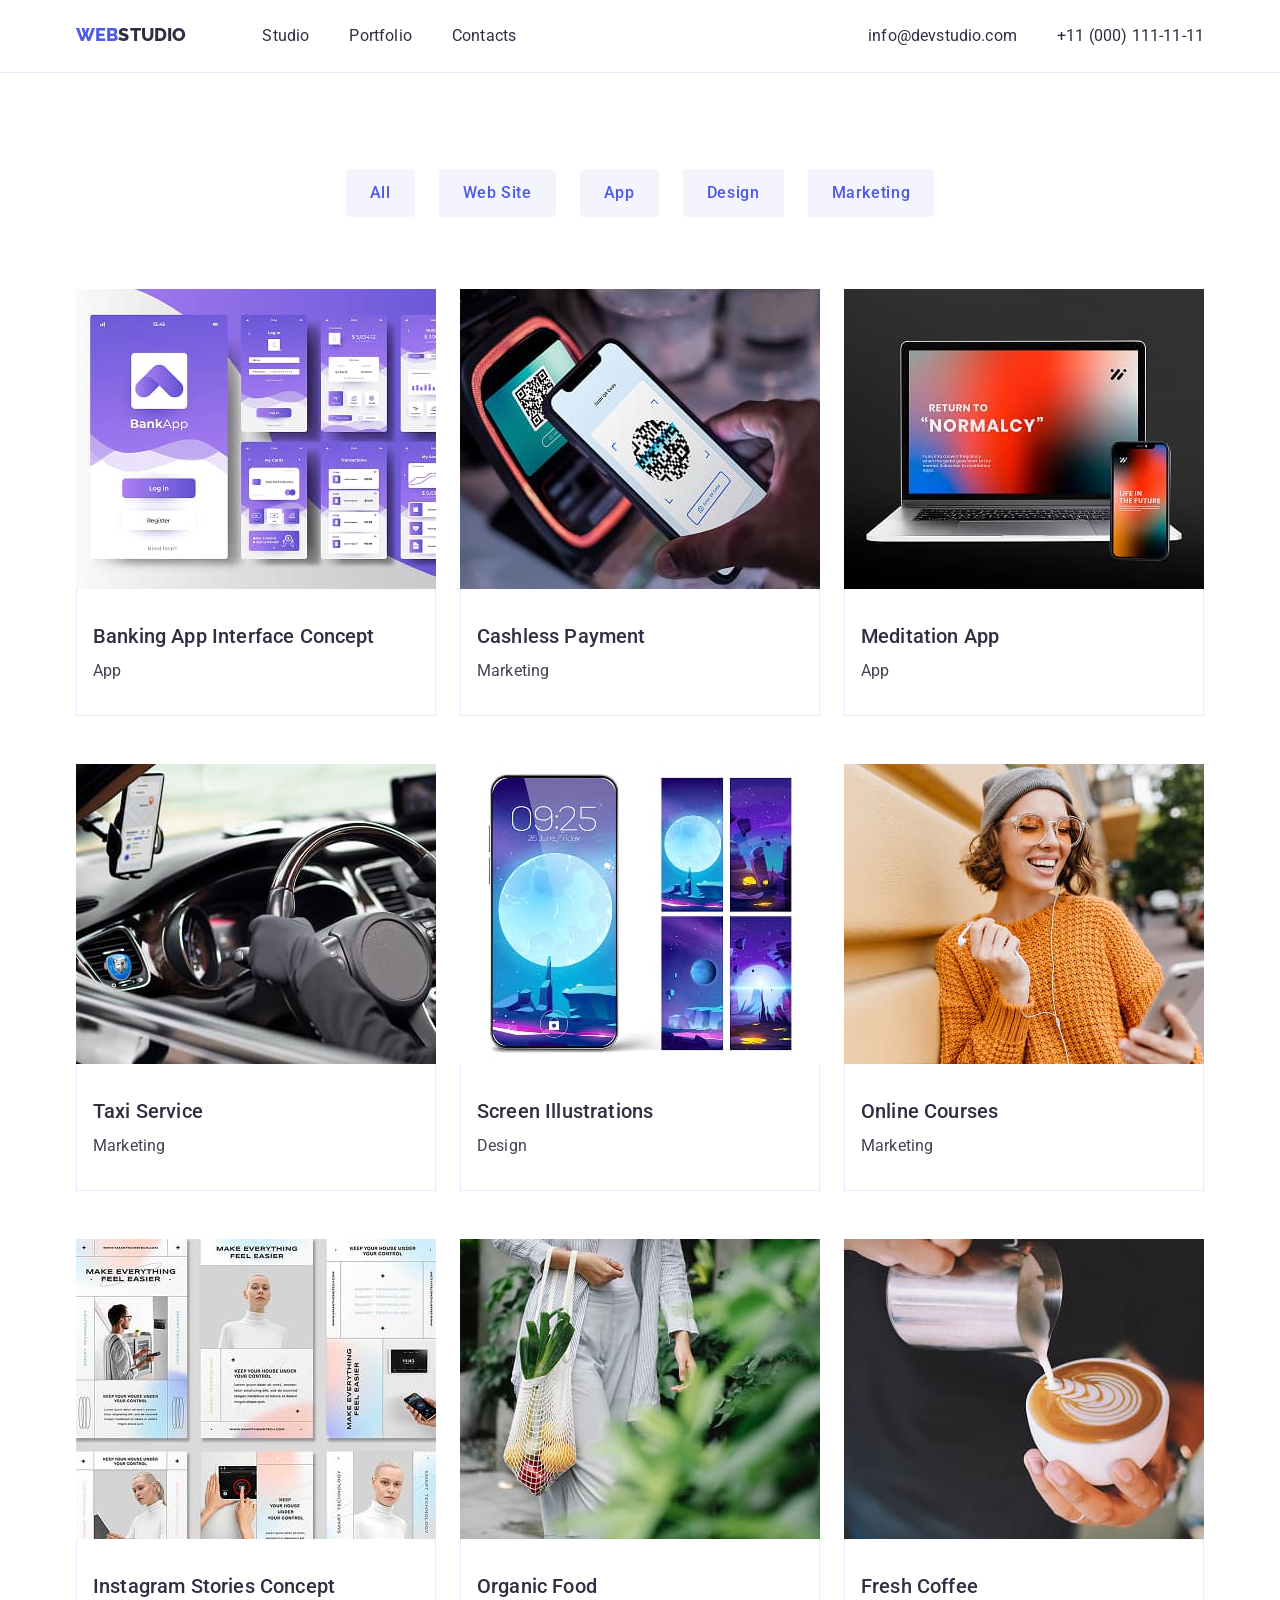
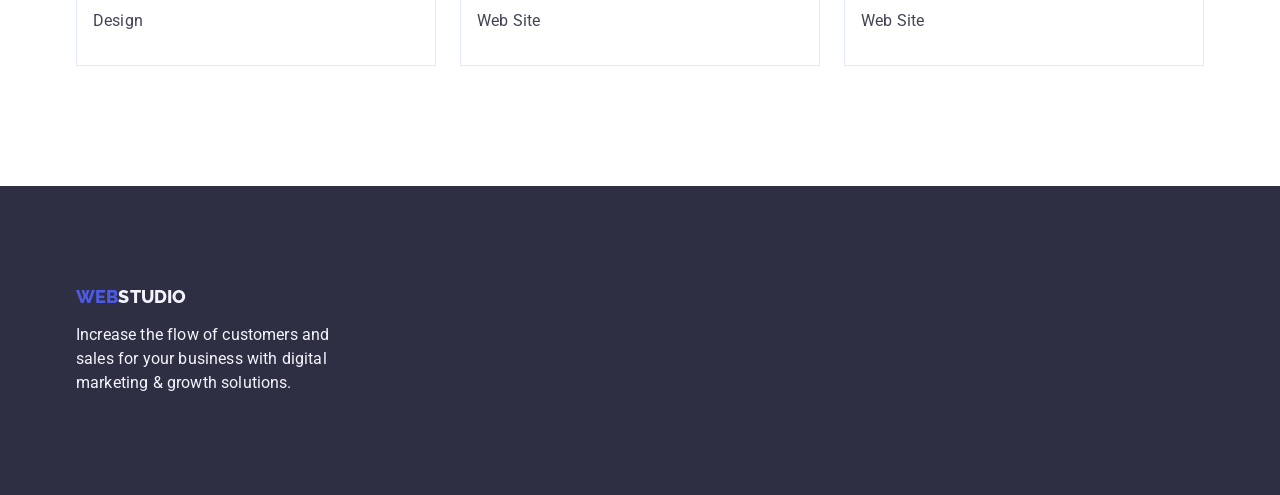
==== portfolio.html @ bb457e7e "Initial commit" ====
<!doctype html>
<html lang="en">
  <head>
    <meta charset="UTF-8" />
    <meta name="viewport" content="width=device-width, initial-scale=1.0" />
    <title>Portfolio</title>
    <link rel="preconnect" href="https://fonts.googleapis.com" />
    <link rel="preconnect" href="https://fonts.gstatic.com" crossorigin />
    <link
      href="https://fonts.googleapis.com/css2?family=Raleway:ital,wght@0,100..900;1,100..900&family=Roboto:ital,wght@0,100..900;1,100..900&display=swap"
      rel="stylesheet"
    />
    <link
      rel="stylesheet"
      href="https://cdnjs.cloudflare.com/ajax/libs/modern-normalize/3.0.1/modern-normalize.min.css"
      integrity="sha512-q6WgHqiHlKyOqslT/lgBgodhd03Wp4BEqKeW6nNtlOY4quzyG3VoQKFrieaCeSnuVseNKRGpGeDU3qPmabCANg=="
      crossorigin="anonymous"
      referrerpolicy="no-referrer"
    />
    <link rel="stylesheet" href="css/style.css" />
  </head>
  <body>
    <!-- Header -->
    <header class="header-portfolio">
      <div class="header-container container">
        <!-- Navigation -->
        <nav class="navigation">
          <!-- Logo -->
          <a href="./index.html" class="logo"
            ><span class="span-logo">Web</span>Studio</a
          >
          <ul class="navigation-list">
            <li class="navigation-item">
              <a href="index.html" class="navigation-link">Studio</a>
            </li>
            <li class="navigation-item">
              <a href="portfolio.html" class="navigation-link">Portfolio</a>
            </li>
            <li class="navigation-item">
              <a href="#" class="navigation-link">Contacts</a>
            </li>
          </ul>
        </nav>

        <!-- Contacts -->
        <address class="contacts">
          <ul class="contacts-list">
            <li class="contacts-item">
              <a href="mailto:info@devstudio.com" class="contacts-link"
                >info@devstudio.com</a
              >
            </li>
            <li class="contacts-item">
              <a href="tel:+110001111111" class="contacts-link"
                >+11 (000) 111-11-11</a
              >
            </li>
          </ul>
        </address>
      </div>
    </header>
    <main>
      <!-- Filters Section -->
      <section class="filters-section">
        <div class="container">
          <h2 class="visually-hidden">Filters</h2>
          <ul class="filters-list">
            <li>
              <button type="button" class="primary-button filters-button">
                All
              </button>
            </li>
            <li>
              <button type="button" class="primary-button filters-button">
                Web Site
              </button>
            </li>
            <li>
              <button type="button" class="primary-button filters-button">
                App
              </button>
            </li>
            <li>
              <button type="button" class="primary-button filters-button">
                Design
              </button>
            </li>
            <li>
              <button type="button" class="primary-button filters-button">
                Marketing
              </button>
            </li>
          </ul>
        </div>
      </section>
      <!-- Portfolio section -->
      <section class="portfolio-section">
        <div class="container">
          <h2 class="visually-hidden">Portfolio</h2>
          <ul class="portfolio-list">
            <li class="portfolio-item">
              <a href="#">
                <img
                  src="images/portfolio/banking-app.jpg"
                  alt="Banking App Interface Concept"
                />
                <div class="portfolio-info">
                  <h3 class="sub-subtitle">Banking App Interface Concept</h3>
                  <p class="portfolio-text">App</p>
                </div>
              </a>
            </li>
            <li class="portfolio-item">
              <a href="#">
                <img
                  src="images/portfolio/cashless-payment.jpg"
                  alt="Cashless Payment"
                />
                <div class="portfolio-info">
                  <h3 class="sub-subtitle">Cashless Payment</h3>
                  <p class="portfolio-text">Marketing</p>
                </div>
              </a>
            </li>
            <li class="portfolio-item">
              <a href="#">
                <img
                  src="images/portfolio/meditation-app.jpg"
                  alt="Meditation App"
                />
                <div class="portfolio-info">
                  <h3 class="sub-subtitle">Meditation App</h3>
                  <p class="portfolio-text">App</p>
                </div>
              </a>
            </li>
            <li class="portfolio-item">
              <a href="#">
                <img
                  src="images/portfolio/taxi-service.jpg"
                  alt="Taxi Service"
                />
                <div class="portfolio-info">
                  <h3 class="sub-subtitle">Taxi Service</h3>
                  <p class="portfolio-text">Marketing</p>
                </div>
              </a>
            </li>
            <li class="portfolio-item">
              <a href="#">
                <img
                  src="images/portfolio/screen-Illustrations.jpg"
                  alt="Screen Illustrations"
                />
                <div class="portfolio-info">
                  <h3 class="sub-subtitle">Screen Illustrations</h3>
                  <p class="portfolio-text">Design</p>
                </div>
              </a>
            </li>
            <li class="portfolio-item">
              <a href="#">
                <img
                  src="images/portfolio/online-courses.jpg"
                  alt="Online Courses"
                />
                <div class="portfolio-info">
                  <h3 class="sub-subtitle">Online Courses</h3>
                  <p class="portfolio-text">Marketing</p>
                </div>
              </a>
            </li>
            <li class="portfolio-item">
              <a href="#">
                <img
                  src="images/portfolio/instagram-stories-concept.jpg"
                  alt="Instagram Stories Concept"
                />
                <div class="portfolio-info">
                  <h3 class="sub-subtitle">Instagram Stories Concept</h3>
                  <p class="portfolio-text">Design</p>
                </div>
              </a>
            </li>
            <li class="portfolio-item">
              <a href="#">
                <img
                  src="images/portfolio/organic-food.jpg"
                  alt="Organic Food"
                />
                <div class="portfolio-info">
                  <h3 class="sub-subtitle">Organic Food</h3>
                  <p class="portfolio-text">Web Site</p>
                </div>
              </a>
            </li>
            <li class="portfolio-item">
              <a href="#">
                <img
                  src="images/portfolio/fresh-coffee.jpg"
                  alt="Fresh Coffee"
                />
                <div class="portfolio-info">
                  <h3 class="sub-subtitle">Fresh Coffee</h3>
                  <p class="portfolio-text">Web Site</p>
                </div>
              </a>
            </li>
          </ul>
        </div>
      </section>
    </main>
    <!-- Footer -->
    <footer class="footer">
      <div class="container">
        <div class="footer-brand">
          <a href="./index.html" class="logo footer-logo"
            ><span class="span-logo">Web</span>Studio</a
          >
          <p class="footer-text">
            Increase the flow of customers and sales for your business with
            digital marketing & growth solutions.
          </p>
        </div>
      </div>
    </footer>
  </body>
</html>
---- css/style.css ----
/* ==========================================
   VARIABLES / GLOBAL PROPERTIES (:root)
   ========================================== */

:root {
  --primary-brand-color: #4d5ae5;
  --pressed-state-color: #404bbf;
  --dark-color: #2e2f42;
  --success-color: #31d0aa;
  --text-color: #434455;
  --subtle-text: #8e8f99;
  --accent-color: #e7e9fc;
  --light-color: #f4f4fd;
  --white-background-color: #ffffff;
}

*,
*::before,
*::after {
  box-sizing: border-box;
}

body {
  margin: 0;
  padding: 0;
  font-family: "Roboto", sans-serif;
  font-size: 16px;
  font-weight: 400;
  line-height: 1.5;
  letter-spacing: 0.01em;

  color: var(--text-color);
  background-color: var(--white-background-color);
}

p {
  margin: 0;
}

a {
  text-decoration: none;
  color: var(--dark-color);
}

ul {
  margin: 0;
  padding: 0;
  list-style-type: none;
}

img {
  display: block;
}

h1,
h2,
h3,
h4,
h5,
h6 {
  margin: 0;
  color: var(--dark-color);
}

.visually-hidden {
  position: absolute;
  white-space: nowrap;
  width: 1px;
  height: 1px;
  overflow: hidden;
  border: 0;
  padding: 0;
  clip: rect(0 0 0 0);
  clip-path: inset(50%);
  margin: -1px;
}

.container {
  max-width: 1158px;
  padding-left: 15px;
  padding-right: 15px;
  margin-left: auto;
  margin-right: auto;
}

.subtitle {
  text-transform: capitalize;
  font-size: 36px;
  font-weight: 700;
  text-align: center;
}

.sub-subtitle {
  padding-bottom: 8px;
  font-size: 20px;
  font-weight: 500;
}

.primary-button {
  border: 0;
  border-radius: 4px;
  cursor: pointer;
  font-size: 16px;
  line-height: 1.5;
  font-weight: 500;
  letter-spacing: 0.04em;
}

/* ==========================================
   HEADER SECTION
   ========================================== */

.header-portfolio {
  border-bottom: var(--accent-color) 1px solid;
}

.header-container {
  display: flex;
  justify-content: space-between;
  align-items: center;
}

.navigation {
  display: flex;
  gap: 76px;
}

.navigation-list {
  display: flex;
  gap: 40px;
}

.navigation-link {
  display: block;
  padding: 24px 0;
}

.navigation-link:hover,
.navigation-link:focus {
  color: var(--pressed-state-color);
}

.contacts {
  font-style: normal;
}

.contacts-list {
  display: flex;
  gap: 40px;
}

.contacts-link {
  display: block;
  padding: 24px 0;
}

.contacts-link:hover,
.contacts-link:focus {
  color: var(--pressed-state-color);
}

.logo {
  display: inline-block;
  padding: 24px 0;

  font-family: "Raleway", sans-serif;
  font-size: 18px;
  font-weight: 800;
  line-height: 1.17;
  text-transform: uppercase;
}

.span-logo {
  color: var(--primary-brand-color);
}

/* ==========================================
   HERO SECTION
   ========================================== */

.hero-section {
  padding: 188px 0;

  background-color: var(--dark-color);
}

.hero-title {
  width: 496px;
  margin: 0 auto 48px;

  font-size: 56px;
  font-weight: 700;
  line-height: 1.07;
  text-align: center;

  color: var(--white-background-color);
}

.hero-button {
  display: block;
  margin: 0 auto;

  min-height: 56px;
  width: 169px;

  color: var(--white-background-color);
  background-color: var(--primary-brand-color);
}

.hero-button:hover,
.hero-button:focus {
  background-color: var(--pressed-state-color);
}

/* ==========================================
   ADVANTAGES SECTION
   ========================================== */

.advantages-section {
  padding: 120px 0;
}

.advantages-list {
  display: flex;
  gap: 24px;
}

.advantages-item {
  flex-basis: calc((100% - 72px) / 4);
}

.what-we-do-section {
  padding-bottom: 120px;
}

.what-we-do-title {
  margin-bottom: 72px;
}

.what-we-do-list {
  display: flex;
  gap: 24px;
  justify-content: center;
}

/* ==========================================
   TEAM SECTION
   ========================================== */

.team-section {
  padding: 120px 0;
  background-color: var(--light-color);
}

.team-title {
  margin-bottom: 72px;
}

.team-list {
  display: flex;
  justify-content: center;
  text-align: center;
  gap: 24px;
}

.team-item {
  flex-basis: calc((100% - 72px) / 4);
}

.team-images {
  margin-bottom: 32px;
}

/* ==========================================
   PORTFOLIO SECTION
   ========================================== */

.filters-section {
  padding: 96px 0 72px;
}

.filters-list {
  display: flex;
  justify-content: center;
  gap: 24px;
}

.filters-button {
  padding: 12px 24px;
  color: var(--primary-brand-color);
  background-color: var(--light-color);
}

.filters-button:hover,
.filters-button:focus {
  color: var(--white-background-color);
  background-color: var(--pressed-state-color);
}

.portfolio-section {
  padding-bottom: 120px;
}

.portfolio-list {
  display: flex;
  flex-wrap: wrap;
  gap: 48px 24px;
}

.portfolio-item {
  flex-basis: calc((100% - 48px) / 3);
}

.portfolio-info {
  padding: 32px 0 32px 16px;
  border: 1px solid var(--accent-color);
  border-top: none;
}

.portfolio-text {
  color: var(--text-color);
}

/* ==========================================
  FOOTER SECTION
   ========================================== */

.footer {
  padding: 100px 0;
  background-color: var(--dark-color);
}

.footer-brand {
  width: 264px;
}

.footer-logo {
  color: var(--light-color);
  padding: 0;
  margin-bottom: 16px;
}

.footer-text {
  color: var(--light-color);
}
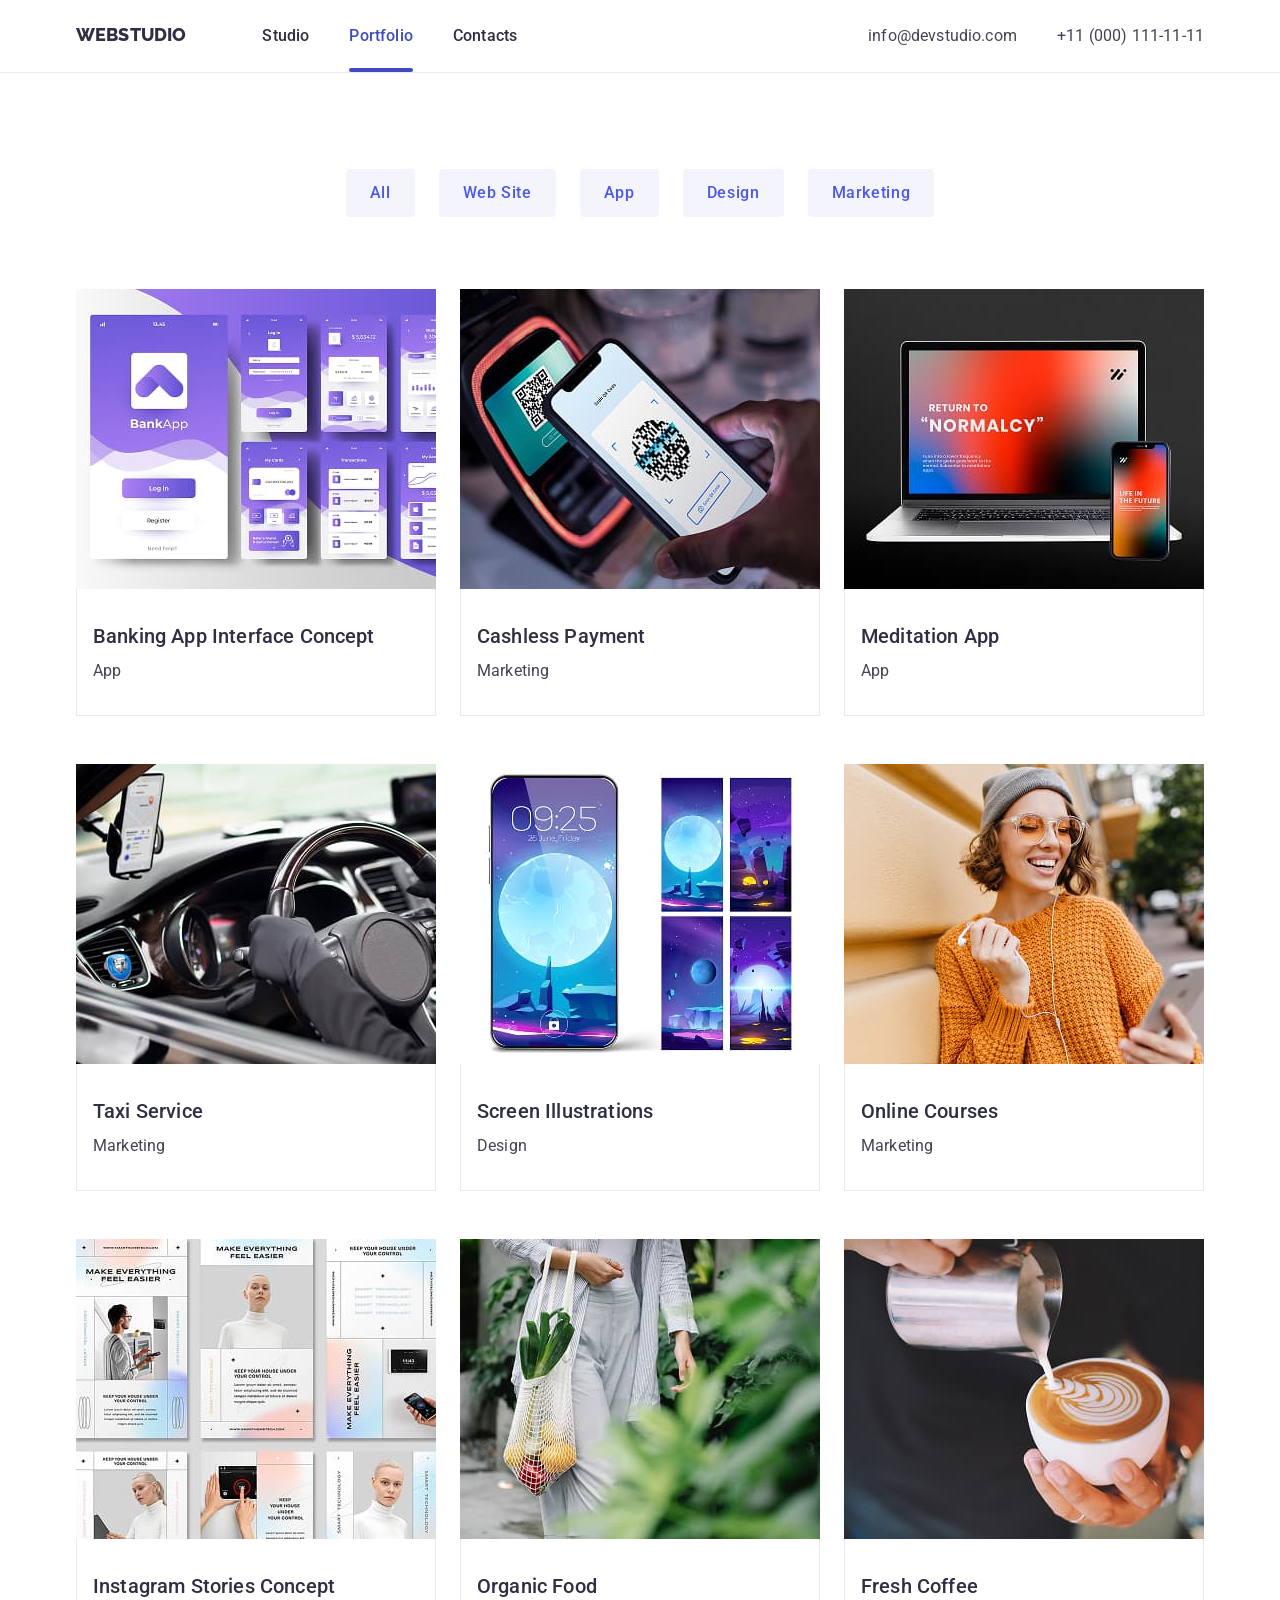
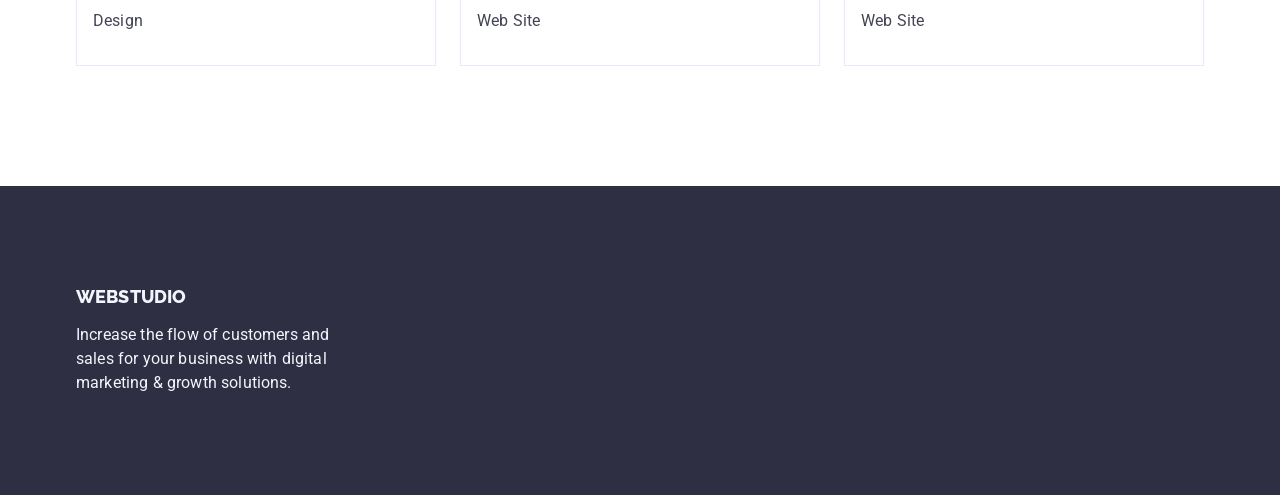
==== commit 56bf0d36: "refactor header" ====
--- a/portfolio.html
+++ b/portfolio.html
@@ -34,7 +34,7 @@
               <a href="index.html" class="navigation-link">Studio</a>
             </li>
             <li class="navigation-item">
-              <a href="portfolio.html" class="navigation-link">Portfolio</a>
+              <a href="portfolio.html" class="navigation-link active-link">Portfolio</a>
             </li>
             <li class="navigation-item">
               <a href="#" class="navigation-link">Contacts</a>
--- a/css/style.css
+++ b/css/style.css
@@ -12,6 +12,11 @@
   --accent-color: #e7e9fc;
   --light-color: #f4f4fd;
   --white-background-color: #ffffff;
+  --logo-font-family: "Raleway",
+    sans-serif;
+  --primary-font-family: "Roboto",
+    sans-serif;
+  --timing-function: cubic-bezier(0.4, 0, 0.2, 1);
 }
 
 *,
@@ -23,7 +28,7 @@
 body {
   margin: 0;
   padding: 0;
-  font-family: "Roboto", sans-serif;
+  font-family: var(--primary-font-family);
   font-size: 16px;
   font-weight: 400;
   line-height: 1.5;
@@ -60,6 +65,10 @@
 h6 {
   margin: 0;
   color: var(--dark-color);
+}
+
+address {
+  font-style: normal;
 }
 
 .visually-hidden {
@@ -110,68 +119,89 @@
    HEADER SECTION
    ========================================== */
 
-.header-portfolio {
-  border-bottom: var(--accent-color) 1px solid;
-}
-
-.header-container {
-  display: flex;
-  justify-content: space-between;
-  align-items: center;
-}
-
-.navigation {
-  display: flex;
-  gap: 76px;
-}
-
-.navigation-list {
-  display: flex;
-  gap: 40px;
-}
-
-.navigation-link {
+/* LOGO */
+.logo {
   display: block;
   padding: 24px 0;
-}
-
-.navigation-link:hover,
-.navigation-link:focus {
-  color: var(--pressed-state-color);
-}
-
-.contacts {
-  font-style: normal;
-}
-
-.contacts-list {
-  display: flex;
-  gap: 40px;
-}
-
-.contacts-link {
-  display: block;
-  padding: 24px 0;
-}
-
-.contacts-link:hover,
-.contacts-link:focus {
-  color: var(--pressed-state-color);
-}
-
-.logo {
-  display: inline-block;
-  padding: 24px 0;
-
-  font-family: "Raleway", sans-serif;
+
+  font-family: var(--logo-font-family);
   font-size: 18px;
   font-weight: 800;
   line-height: 1.17;
   text-transform: uppercase;
 }
 
-.span-logo {
+.logo-accent {
   color: var(--primary-brand-color);
+}
+
+/* CONTAINER */
+.header-container {
+  display: flex;
+  justify-content: space-between;
+  align-items: center;
+}
+
+/* NAVIGATION */
+.navigation {
+  display: flex;
+  gap: 76px;
+}
+
+.navigation-list {
+  display: flex;
+  gap: 40px;
+  font-weight: 500;
+}
+
+.navigation-link, .contacts-link {
+  display: block;
+  padding: 24px 0;
+  transition: color 250ms var(--timing-function);
+}
+
+.navigation-link {
+  position: relative;
+}
+
+.navigation-link:hover,
+.navigation-link:focus,
+.contacts-link:hover,
+.contacts-link:focus {
+  color: var(--pressed-state-color);
+}
+
+/* CONTACTS */
+.contacts-list {
+  display: flex;
+  gap: 40px;
+}
+
+.contacts-link {
+  color: var(--text-color);
+}
+
+
+.active-link {
+  color: var(--pressed-state-color);
+}
+
+.active-link::after {
+  position: absolute;
+  bottom: 0;
+  left: 0;
+  display: block;
+  height: 4px;
+  width: 100%;
+  border-radius: 2px;
+  background-color: var(--pressed-state-color);
+  content: "";
+
+}
+
+/* HEADER PORTFOLIO */
+.header-portfolio {
+  border-bottom: var(--accent-color) 1px solid;
 }
 
 /* ==========================================
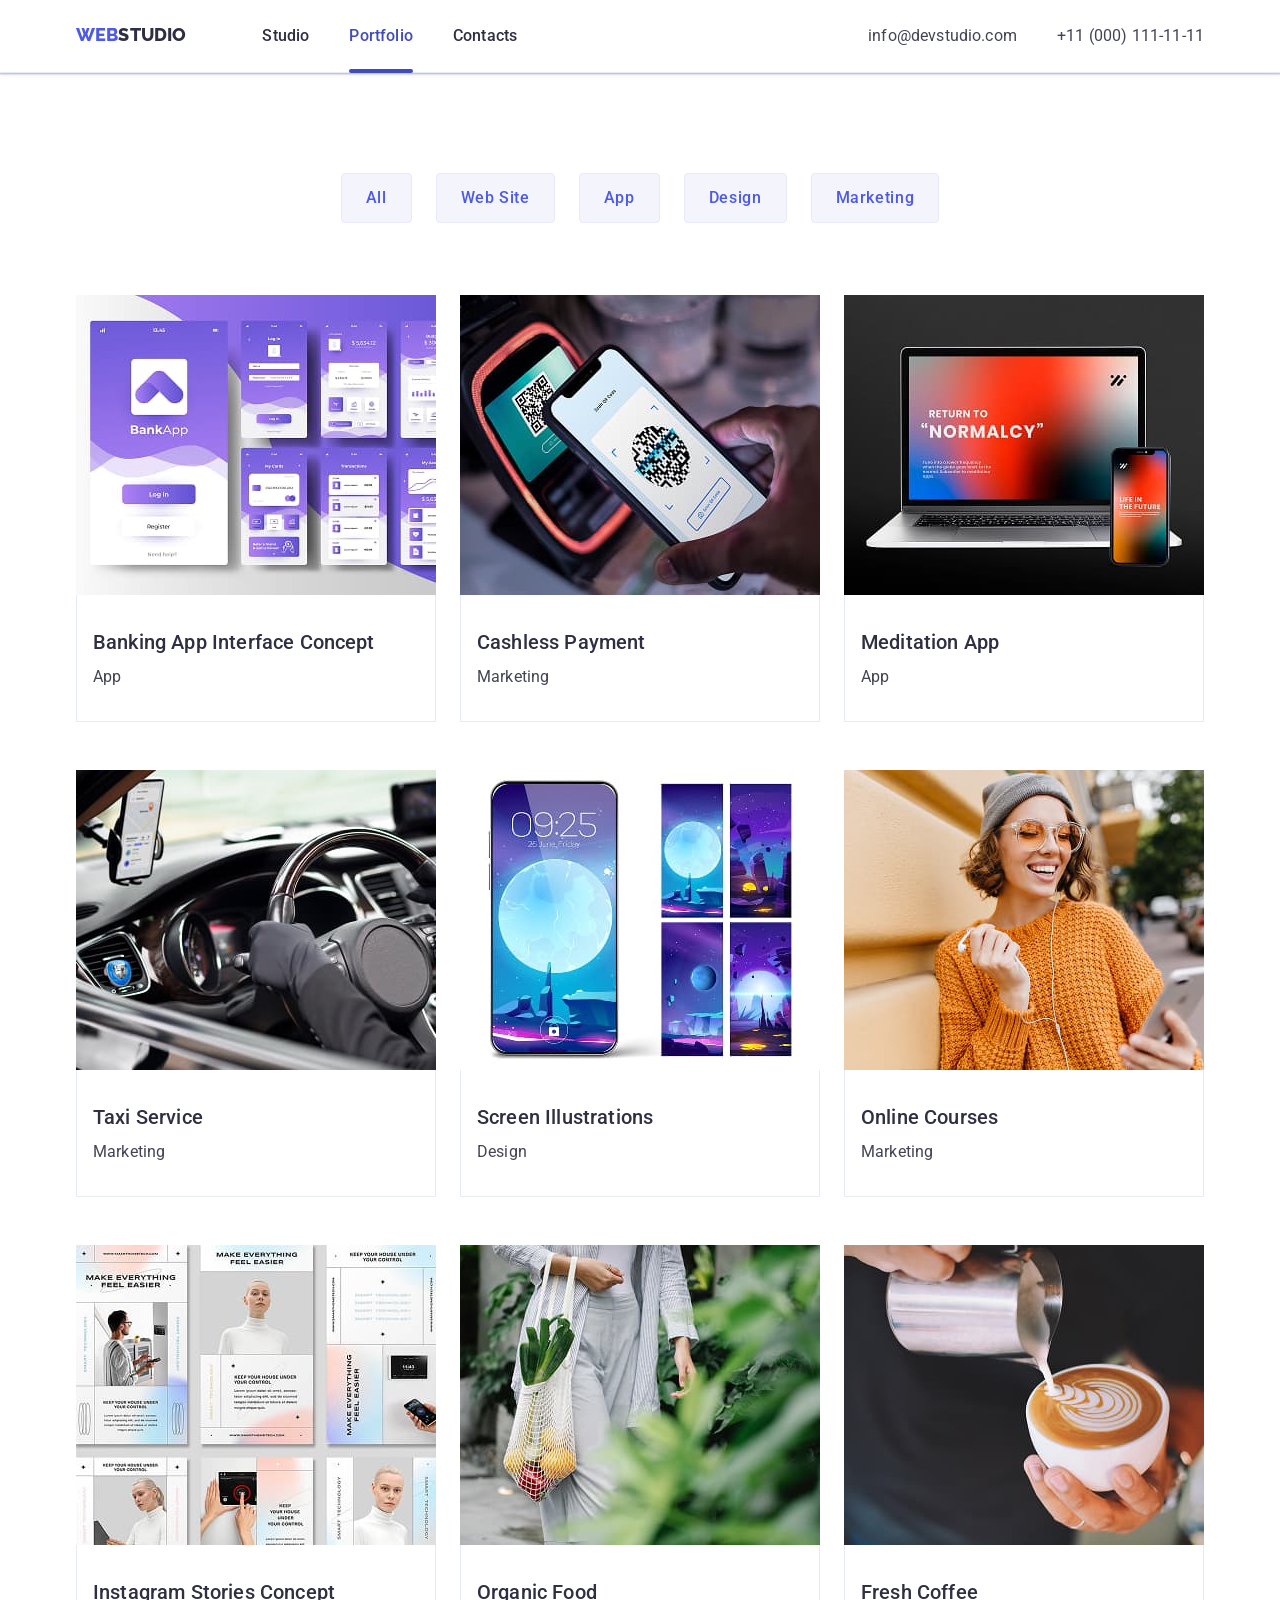
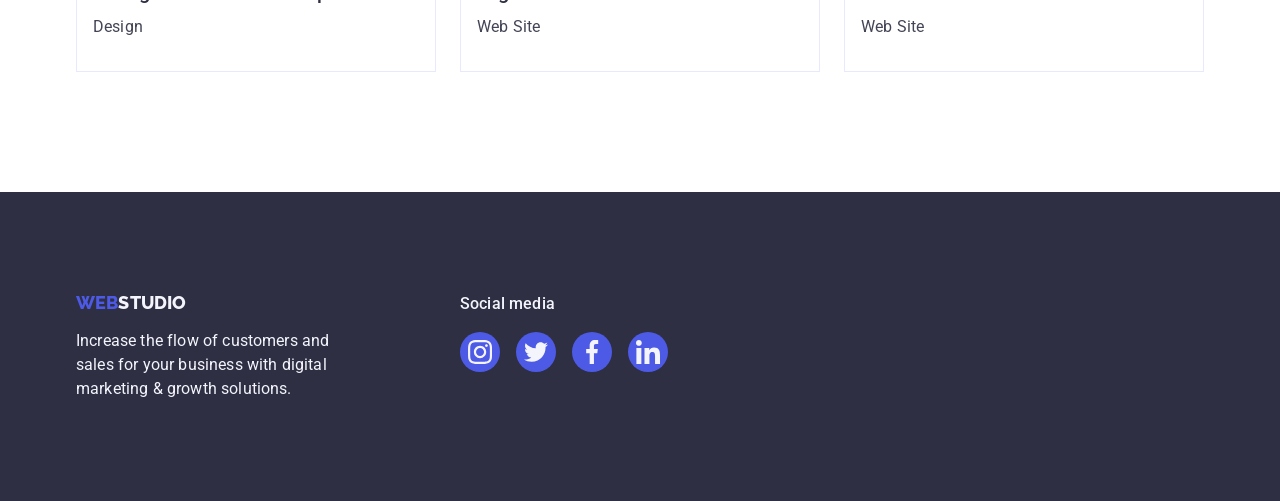
==== commit fd7c7766: "refactor footer + portfolio sec" ====
--- a/portfolio.html
+++ b/portfolio.html
@@ -26,15 +26,17 @@
         <!-- Navigation -->
         <nav class="navigation">
           <!-- Logo -->
-          <a href="./index.html" class="logo"
-            ><span class="span-logo">Web</span>Studio</a
+          <a href="./index.html" class="logo-header logo"
+            ><span class="logo-accent">Web</span>Studio</a
           >
           <ul class="navigation-list">
             <li class="navigation-item">
               <a href="index.html" class="navigation-link">Studio</a>
             </li>
             <li class="navigation-item">
-              <a href="portfolio.html" class="navigation-link active-link">Portfolio</a>
+              <a href="portfolio.html" class="navigation-link active-link"
+                >Portfolio</a
+              >
             </li>
             <li class="navigation-item">
               <a href="#" class="navigation-link">Contacts</a>
@@ -99,11 +101,20 @@
           <h2 class="visually-hidden">Portfolio</h2>
           <ul class="portfolio-list">
             <li class="portfolio-item">
-              <a href="#">
-                <img
-                  src="images/portfolio/banking-app.jpg"
-                  alt="Banking App Interface Concept"
-                />
+              <a href="#" class="portfolio-link">
+                <div class="portfolio-thumb">
+                  <img
+                    src="images/portfolio/banking-app.jpg"
+                    alt="Banking App Interface Concept"
+                  />
+                  <div class="portfolio-overlay">
+                    <p>
+                      14 Stylish and User-Friendly App Design Concepts · Task
+                      Manager App · Calorie Tracker App · Exotic Fruit Ecommerce
+                      App · Cloud Storage App
+                    </p>
+                  </div>
+                </div>
                 <div class="portfolio-info">
                   <h3 class="sub-subtitle">Banking App Interface Concept</h3>
                   <p class="portfolio-text">App</p>
@@ -112,10 +123,19 @@
             </li>
             <li class="portfolio-item">
               <a href="#">
-                <img
-                  src="images/portfolio/cashless-payment.jpg"
-                  alt="Cashless Payment"
-                />
+                <div class="portfolio-thumb">
+                  <img
+                    src="images/portfolio/cashless-payment.jpg"
+                    alt="Cashless Payment"
+                  />
+                  <div class="portfolio-overlay">
+                    <p>
+                      14 Stylish and User-Friendly App Design Concepts · Task
+                      Manager App · Calorie Tracker App · Exotic Fruit Ecommerce
+                      App · Cloud Storage App
+                    </p>
+                  </div>
+                </div>
                 <div class="portfolio-info">
                   <h3 class="sub-subtitle">Cashless Payment</h3>
                   <p class="portfolio-text">Marketing</p>
@@ -124,10 +144,19 @@
             </li>
             <li class="portfolio-item">
               <a href="#">
-                <img
-                  src="images/portfolio/meditation-app.jpg"
-                  alt="Meditation App"
-                />
+                <div class="portfolio-thumb">
+                  <img
+                    src="images/portfolio/meditation-app.jpg"
+                    alt="Meditation App"
+                  />
+                  <div class="portfolio-overlay">
+                    <p>
+                      14 Stylish and User-Friendly App Design Concepts · Task
+                      Manager App · Calorie Tracker App · Exotic Fruit Ecommerce
+                      App · Cloud Storage App
+                    </p>
+                  </div>
+                </div>
                 <div class="portfolio-info">
                   <h3 class="sub-subtitle">Meditation App</h3>
                   <p class="portfolio-text">App</p>
@@ -136,10 +165,19 @@
             </li>
             <li class="portfolio-item">
               <a href="#">
-                <img
-                  src="images/portfolio/taxi-service.jpg"
-                  alt="Taxi Service"
-                />
+                <div class="portfolio-thumb">
+                  <img
+                    src="images/portfolio/taxi-service.jpg"
+                    alt="Taxi Service"
+                  />
+                  <div class="portfolio-overlay">
+                    <p>
+                      14 Stylish and User-Friendly App Design Concepts · Task
+                      Manager App · Calorie Tracker App · Exotic Fruit Ecommerce
+                      App · Cloud Storage App
+                    </p>
+                  </div>
+                </div>
                 <div class="portfolio-info">
                   <h3 class="sub-subtitle">Taxi Service</h3>
                   <p class="portfolio-text">Marketing</p>
@@ -148,10 +186,19 @@
             </li>
             <li class="portfolio-item">
               <a href="#">
-                <img
-                  src="images/portfolio/screen-Illustrations.jpg"
-                  alt="Screen Illustrations"
-                />
+                <div class="portfolio-thumb">
+                  <img
+                    src="images/portfolio/screen-Illustrations.jpg"
+                    alt="Screen Illustrations"
+                  />
+                  <div class="portfolio-overlay">
+                    <p>
+                      14 Stylish and User-Friendly App Design Concepts · Task
+                      Manager App · Calorie Tracker App · Exotic Fruit Ecommerce
+                      App · Cloud Storage App
+                    </p>
+                  </div>
+                </div>
                 <div class="portfolio-info">
                   <h3 class="sub-subtitle">Screen Illustrations</h3>
                   <p class="portfolio-text">Design</p>
@@ -160,10 +207,19 @@
             </li>
             <li class="portfolio-item">
               <a href="#">
-                <img
-                  src="images/portfolio/online-courses.jpg"
-                  alt="Online Courses"
-                />
+                <div class="portfolio-thumb">
+                  <img
+                    src="images/portfolio/online-courses.jpg"
+                    alt="Online Courses"
+                  />
+                  <div class="portfolio-overlay">
+                    <p>
+                      14 Stylish and User-Friendly App Design Concepts · Task
+                      Manager App · Calorie Tracker App · Exotic Fruit Ecommerce
+                      App · Cloud Storage App
+                    </p>
+                  </div>
+                </div>
                 <div class="portfolio-info">
                   <h3 class="sub-subtitle">Online Courses</h3>
                   <p class="portfolio-text">Marketing</p>
@@ -172,10 +228,19 @@
             </li>
             <li class="portfolio-item">
               <a href="#">
-                <img
-                  src="images/portfolio/instagram-stories-concept.jpg"
-                  alt="Instagram Stories Concept"
-                />
+                <div class="portfolio-thumb">
+                  <img
+                    src="images/portfolio/instagram-stories-concept.jpg"
+                    alt="Instagram Stories Concept"
+                  />
+                  <div class="portfolio-overlay">
+                    <p>
+                      14 Stylish and User-Friendly App Design Concepts · Task
+                      Manager App · Calorie Tracker App · Exotic Fruit Ecommerce
+                      App · Cloud Storage App
+                    </p>
+                  </div>
+                </div>
                 <div class="portfolio-info">
                   <h3 class="sub-subtitle">Instagram Stories Concept</h3>
                   <p class="portfolio-text">Design</p>
@@ -183,11 +248,20 @@
               </a>
             </li>
             <li class="portfolio-item">
-              <a href="#">
-                <img
-                  src="images/portfolio/organic-food.jpg"
-                  alt="Organic Food"
-                />
+              <a href="#" class="portfolio-link">
+                <div class="portfolio-thumb">
+                  <img
+                    src="images/portfolio/organic-food.jpg"
+                    alt="Organic Food"
+                  />
+                  <div class="portfolio-overlay">
+                    <p class="portfolio-overlay-text">
+                      14 Stylish and User-Friendly App Design Concepts · Task
+                      Manager App · Calorie Tracker App · Exotic Fruit Ecommerce
+                      App · Cloud Storage App
+                    </p>
+                  </div>
+                </div>
                 <div class="portfolio-info">
                   <h3 class="sub-subtitle">Organic Food</h3>
                   <p class="portfolio-text">Web Site</p>
@@ -196,10 +270,19 @@
             </li>
             <li class="portfolio-item">
               <a href="#">
-                <img
-                  src="images/portfolio/fresh-coffee.jpg"
-                  alt="Fresh Coffee"
-                />
+                <div class="portfolio-thumb">
+                  <img
+                    src="images/portfolio/fresh-coffee.jpg"
+                    alt="Fresh Coffee"
+                  />
+                  <div class="portfolio-overlay">
+                    <p class="portfolio-overlay-text">
+                      14 Stylish and User-Friendly App Design Concepts · Task
+                      Manager App · Calorie Tracker App · Exotic Fruit Ecommerce
+                      App · Cloud Storage App
+                    </p>
+                  </div>
+                </div>
                 <div class="portfolio-info">
                   <h3 class="sub-subtitle">Fresh Coffee</h3>
                   <p class="portfolio-text">Web Site</p>
@@ -214,13 +297,48 @@
     <footer class="footer">
       <div class="container">
         <div class="footer-brand">
-          <a href="./index.html" class="logo footer-logo"
-            ><span class="span-logo">Web</span>Studio</a
-          >
-          <p class="footer-text">
-            Increase the flow of customers and sales for your business with
-            digital marketing & growth solutions.
-          </p>
+          <div class="footer-info">
+            <a href="./index.html" class="logo footer-logo"
+              ><span class="logo-accent">Web</span>Studio</a
+            >
+            <p class="footer-text">
+              Increase the flow of customers and sales for your business with
+              digital marketing & growth solutions.
+            </p>
+          </div>
+          <div class="footer-social">
+            <p class="footer-title">Social media</p>
+            <ul class="footer-social-list">
+              <li>
+                <a href="" class="social-link">
+                  <svg class="footer-icon" width="24" height="24">
+                    <use href="./images/icons/icons.svg#icon-instagram"></use>
+                  </svg>
+                </a>
+              </li>
+              <li>
+                <a href="" class="social-link">
+                  <svg class="footer-icon" width="24" height="24">
+                    <use href="./images/icons/icons.svg#icon-twitter"></use>
+                  </svg>
+                </a>
+              </li>
+              <li>
+                <a href="" class="social-link">
+                  <svg class="footer-icon" width="24" height="24">
+                    <use href="./images/icons/icons.svg#icon-facebook"></use>
+                  </svg>
+                </a>
+              </li>
+              <li>
+                <a href="" class="social-link">
+                  <svg class="footer-icon" width="24" height="24">
+                    <use href="./images/icons/icons.svg#icon-linkedin"></use>
+                  </svg>
+                </a>
+              </li>
+            </ul>
+          </div>
         </div>
       </div>
     </footer>
--- a/css/style.css
+++ b/css/style.css
@@ -71,6 +71,10 @@
   font-style: normal;
 }
 
+footer {
+  color: var(--light-color);
+}
+
 .visually-hidden {
   position: absolute;
   white-space: nowrap;
@@ -84,6 +88,7 @@
   margin: -1px;
 }
 
+/* CONTAINER */
 .container {
   max-width: 1158px;
   padding-left: 15px;
@@ -92,7 +97,14 @@
   margin-right: auto;
 }
 
+/* PRIMARY SECTION */
+.primary-section {
+  padding: 120px 0;
+}
+
+/* PRIMATY TITLES */
 .subtitle {
+  margin-bottom: 72px;
   text-transform: capitalize;
   font-size: 36px;
   font-weight: 700;
@@ -100,11 +112,12 @@
 }
 
 .sub-subtitle {
-  padding-bottom: 8px;
+  margin-bottom: 8px;
   font-size: 20px;
   font-weight: 500;
 }
 
+/* PRIMARY BUTTON */
 .primary-button {
   border: 0;
   border-radius: 4px;
@@ -115,14 +128,9 @@
   letter-spacing: 0.04em;
 }
 
-/* ==========================================
-   HEADER SECTION
-   ========================================== */
-
-/* LOGO */
+/* PRIMARY LOGO */
 .logo {
   display: block;
-  padding: 24px 0;
 
   font-family: var(--logo-font-family);
   font-size: 18px;
@@ -131,6 +139,29 @@
   text-transform: uppercase;
 }
 
+/* SOCIAL ICON */
+.social-link {
+  display: flex;
+  justify-content: center;
+  align-items: center;
+  width: 40px;
+  height: 40px;
+
+  background-color: var(--primary-brand-color);
+  border-radius: 50%;
+
+  transition: background-color 250ms var(--timing-function);
+}
+
+/* ==========================================
+   HEADER SECTION
+   ========================================== */
+
+/* HEADER LOGO */
+.logo-header {
+  padding: 24px 0;
+}
+
 .logo-accent {
   color: var(--primary-brand-color);
 }
@@ -182,13 +213,14 @@
 }
 
 
+/* ACTIVE LINK */
 .active-link {
   color: var(--pressed-state-color);
 }
 
 .active-link::after {
   position: absolute;
-  bottom: 0;
+  bottom: -1px;
   left: 0;
   display: block;
   height: 4px;
@@ -202,6 +234,10 @@
 /* HEADER PORTFOLIO */
 .header-portfolio {
   border-bottom: var(--accent-color) 1px solid;
+  box-shadow:
+    0 1px 6px rgba(46, 47, 66, 0.08),
+    0 1px 1px rgba(46, 47, 66, 0.16),
+    0 2px 1px rgba(46, 47, 66, 0.08);
 }
 
 /* ==========================================
@@ -211,11 +247,17 @@
 .hero-section {
   padding: 188px 0;
 
+  background-image: linear-gradient(rgba(46, 47, 66, 0.7),
+      rgba(46, 47, 66, 0.7)),
+    url(../images/hero/hero-bg.jpg);
   background-color: var(--dark-color);
+  background-size: cover;
+  background-position: center;
+  background-repeat: no-repeat;
 }
 
 .hero-title {
-  width: 496px;
+  max-width: 496px;
   margin: 0 auto 48px;
 
   font-size: 56px;
@@ -229,12 +271,13 @@
 .hero-button {
   display: block;
   margin: 0 auto;
-
-  min-height: 56px;
-  width: 169px;
+  padding: 16px 32px;
+  min-width: 169px;
+ 
 
   color: var(--white-background-color);
   background-color: var(--primary-brand-color);
+  transition: background-color 250ms var(--timing-function);
 }
 
 .hero-button:hover,
@@ -246,10 +289,6 @@
    ADVANTAGES SECTION
    ========================================== */
 
-.advantages-section {
-  padding: 120px 0;
-}
-
 .advantages-list {
   display: flex;
   gap: 24px;
@@ -259,14 +298,26 @@
   flex-basis: calc((100% - 72px) / 4);
 }
 
+.icon-item {
+  display: flex;
+  justify-content: center;
+  align-items: center;
+  padding: 24px 0;
+  height: 112px;
+  margin-bottom: 8px;
+
+  border-radius: 4px;
+  background-color: var(--light-color);
+}
+
+/* ==========================================
+   WHAT WE DO SECTION
+   ========================================== */
+
 .what-we-do-section {
   padding-bottom: 120px;
 }
 
-.what-we-do-title {
-  margin-bottom: 72px;
-}
-
 .what-we-do-list {
   display: flex;
   gap: 24px;
@@ -278,35 +329,87 @@
    ========================================== */
 
 .team-section {
-  padding: 120px 0;
   background-color: var(--light-color);
 }
 
-.team-title {
-  margin-bottom: 72px;
-}
-
 .team-list {
-  display: flex;
-  justify-content: center;
-  text-align: center;
+  display: flex;  
+  justify-content: center;
   gap: 24px;
 }
 
 .team-item {
   flex-basis: calc((100% - 72px) / 4);
-}
-
-.team-images {
-  margin-bottom: 32px;
+  box-shadow: 0px 1px 6px rgba(46, 47, 66, 0.08),
+      0px 1px 1px rgba(46, 47, 66, 0.16), 0px 2px 1px rgba(46, 47, 66, 0.08);
+  background-color: var(--white-background-color);
+  border-radius: 0px 0px 4px 4px;
+}
+
+.team-info {
+ text-align: center;
+ padding: 32px 0;
+}
+
+.team-text {
+  margin-bottom: 8px; 
+}
+
+.team-social-list {
+  display: flex;
+  justify-content: center;
+  align-items: center;
+  gap: 24px;
+}
+
+.social-link:hover, .team-social-link:focus {
+  background-color: var(--pressed-state-color);
+}
+
+/* ==========================================
+   CUSTOMERS SECTION
+   ========================================== */
+
+.customers-list {
+  display: flex;
+  justify-content: center;
+  align-items: center;
+  gap: 24px;
+}
+
+.customers-item {
+  flex-basis: calc((100% - 120px) / 6);
+}
+
+.customers-link {
+  display: flex;
+  justify-content: center;
+  align-items: center;
+  padding: 16px 32px;
+
+  border: 1px solid var(--subtle-text);
+  border-radius: 4px;
+  color: var(--subtle-text);
+
+  transition: border-color 250ms var(--timing-function), color 250ms var(--timing-function);
+}
+
+.customers-link:hover, .customers-link:focus {
+  border-color: var(--pressed-state-color);
+  color: var(--pressed-state-color);
+}
+
+.customers-icon {
+  fill: currentColor;
 }
 
 /* ==========================================
    PORTFOLIO SECTION
    ========================================== */
 
+/* FILTERS SECTION */
 .filters-section {
-  padding: 96px 0 72px;
+  padding: 100px 0 72px;
 }
 
 .filters-list {
@@ -317,16 +420,31 @@
 
 .filters-button {
   padding: 12px 24px;
+
+  border: 1px solid var(--accent-color);
   color: var(--primary-brand-color);
   background-color: var(--light-color);
+
+  transition:
+    color 250ms var(--timing-function),
+    background-color 250ms var(--timing-function),
+    border-color 250ms var(--timing-function),
+    box-shadow 250ms var(--timing-function);
 }
 
 .filters-button:hover,
 .filters-button:focus {
   color: var(--white-background-color);
   background-color: var(--pressed-state-color);
-}
-
+  border-color: transparent;
+
+  box-shadow:
+    0 2px 2px rgba(0, 0, 0, 0.12),
+    0 2px 1px rgba(0, 0, 0, 0.08),
+    0 3px 1px rgba(0, 0, 0, 0.10);
+}
+
+/* PORTFOLIO SECTION */
 .portfolio-section {
   padding-bottom: 120px;
 }
@@ -339,6 +457,7 @@
 
 .portfolio-item {
   flex-basis: calc((100% - 48px) / 3);
+  transition: box-shadow 250ms var(--timing-function);
 }
 
 .portfolio-info {
@@ -351,6 +470,37 @@
   color: var(--text-color);
 }
 
+.portfolio-thumb {
+  position: relative;
+  overflow: hidden;
+}
+
+.portfolio-overlay {  
+  position: absolute;
+  top: 0;
+  left: 0;
+  width: 100%;
+  height: 100%;
+  padding: 40px 32px;
+
+  transform: translateY(100%);
+  transition: transform 250ms var(--timing-function);
+  background-color: var(--primary-brand-color);
+  color: var(--light-color);
+}
+
+
+
+.portfolio-item:hover .portfolio-overlay {
+  transform: translateY(0); 
+}
+
+.portfolio-item:hover {
+  box-shadow:
+      0 2px 1px rgba(46, 47, 66, 0.08),
+      0 1px 1px rgba(46, 47, 66, 0.16),
+      0 1px 6px rgba(46, 47, 66, 0.08);
+}
 /* ==========================================
   FOOTER SECTION
    ========================================== */
@@ -361,15 +511,29 @@
 }
 
 .footer-brand {
+  display: flex;
+  gap: 120px;
+}
+
+.footer-info {
   width: 264px;
 }
 
 .footer-logo {
   color: var(--light-color);
-  padding: 0;
   margin-bottom: 16px;
 }
 
-.footer-text {
-  color: var(--light-color);
-}
+.footer-title {
+ font-weight: 500;
+ margin-bottom: 16px;
+}
+
+.footer-social-list {
+  display: flex;
+  gap: 16px;
+}
+
+.footer .social-link:hover {
+  background-color: var(--success-color);
+}
